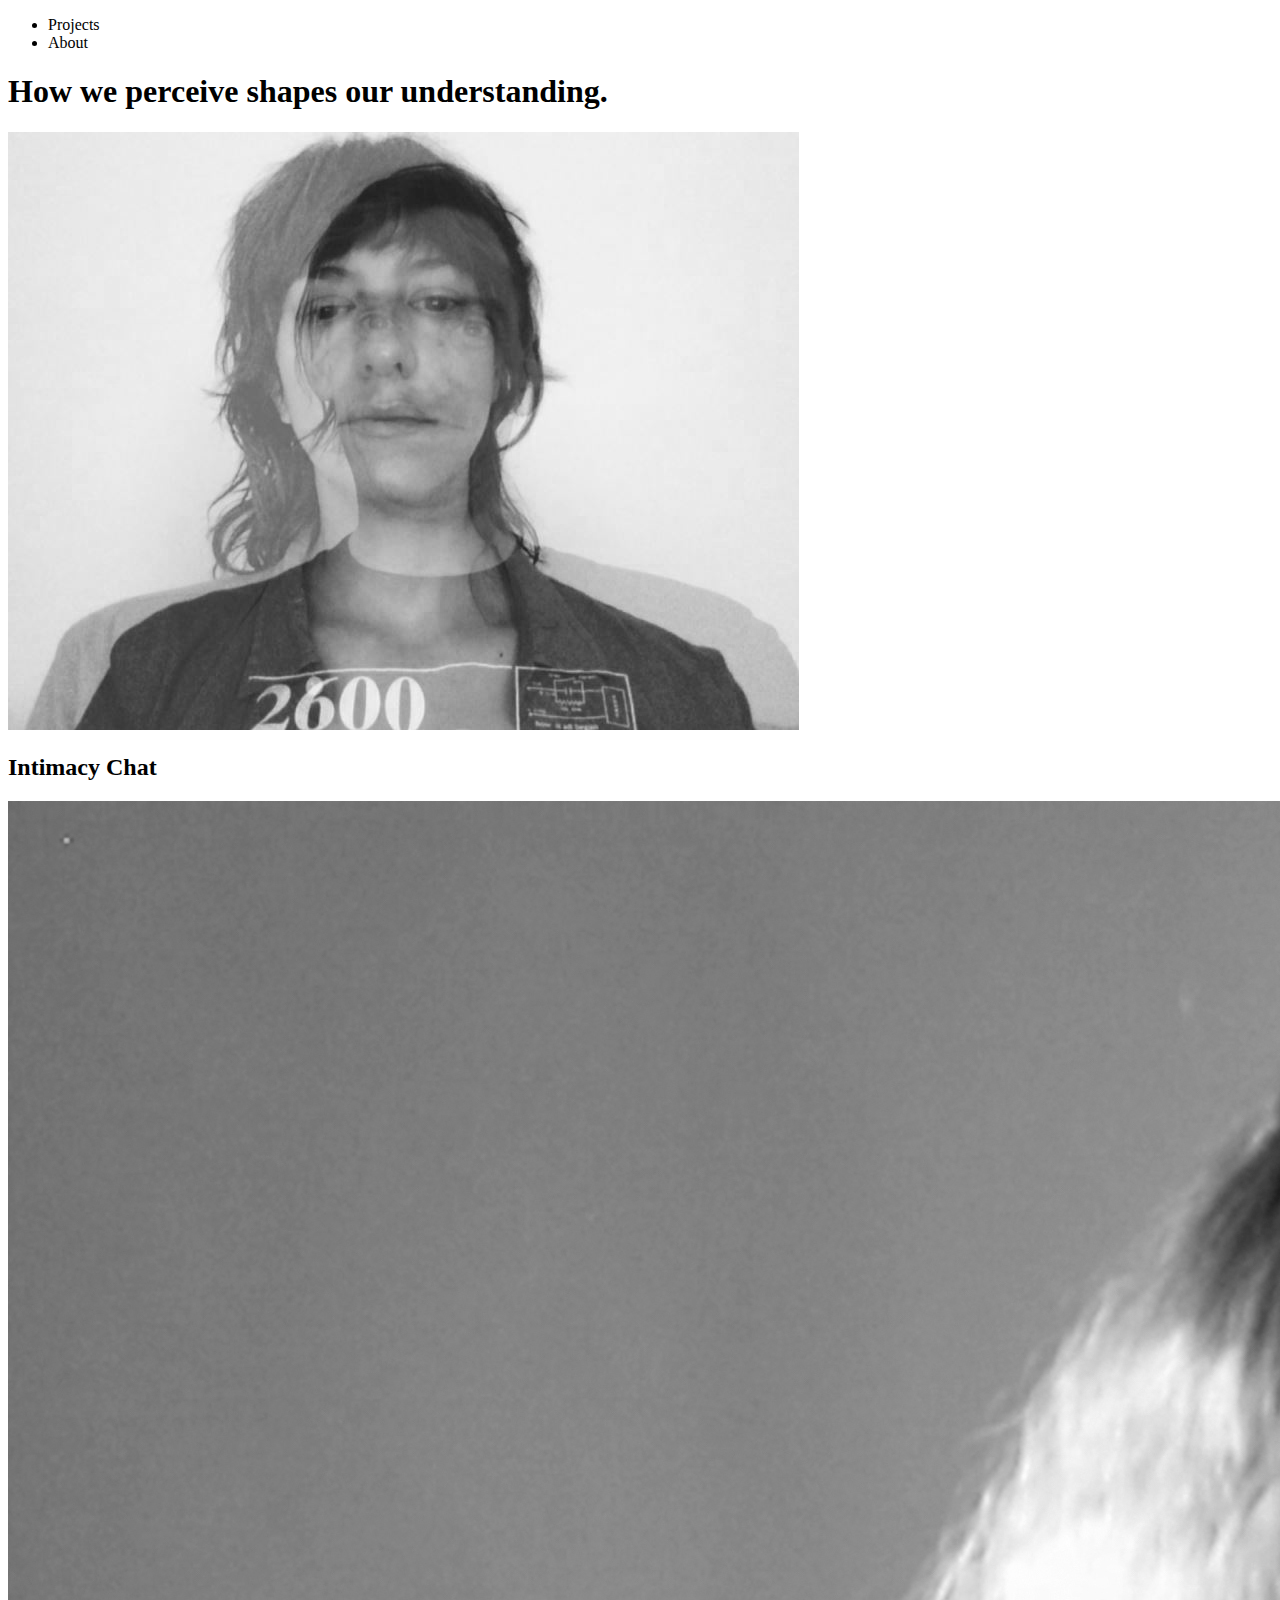
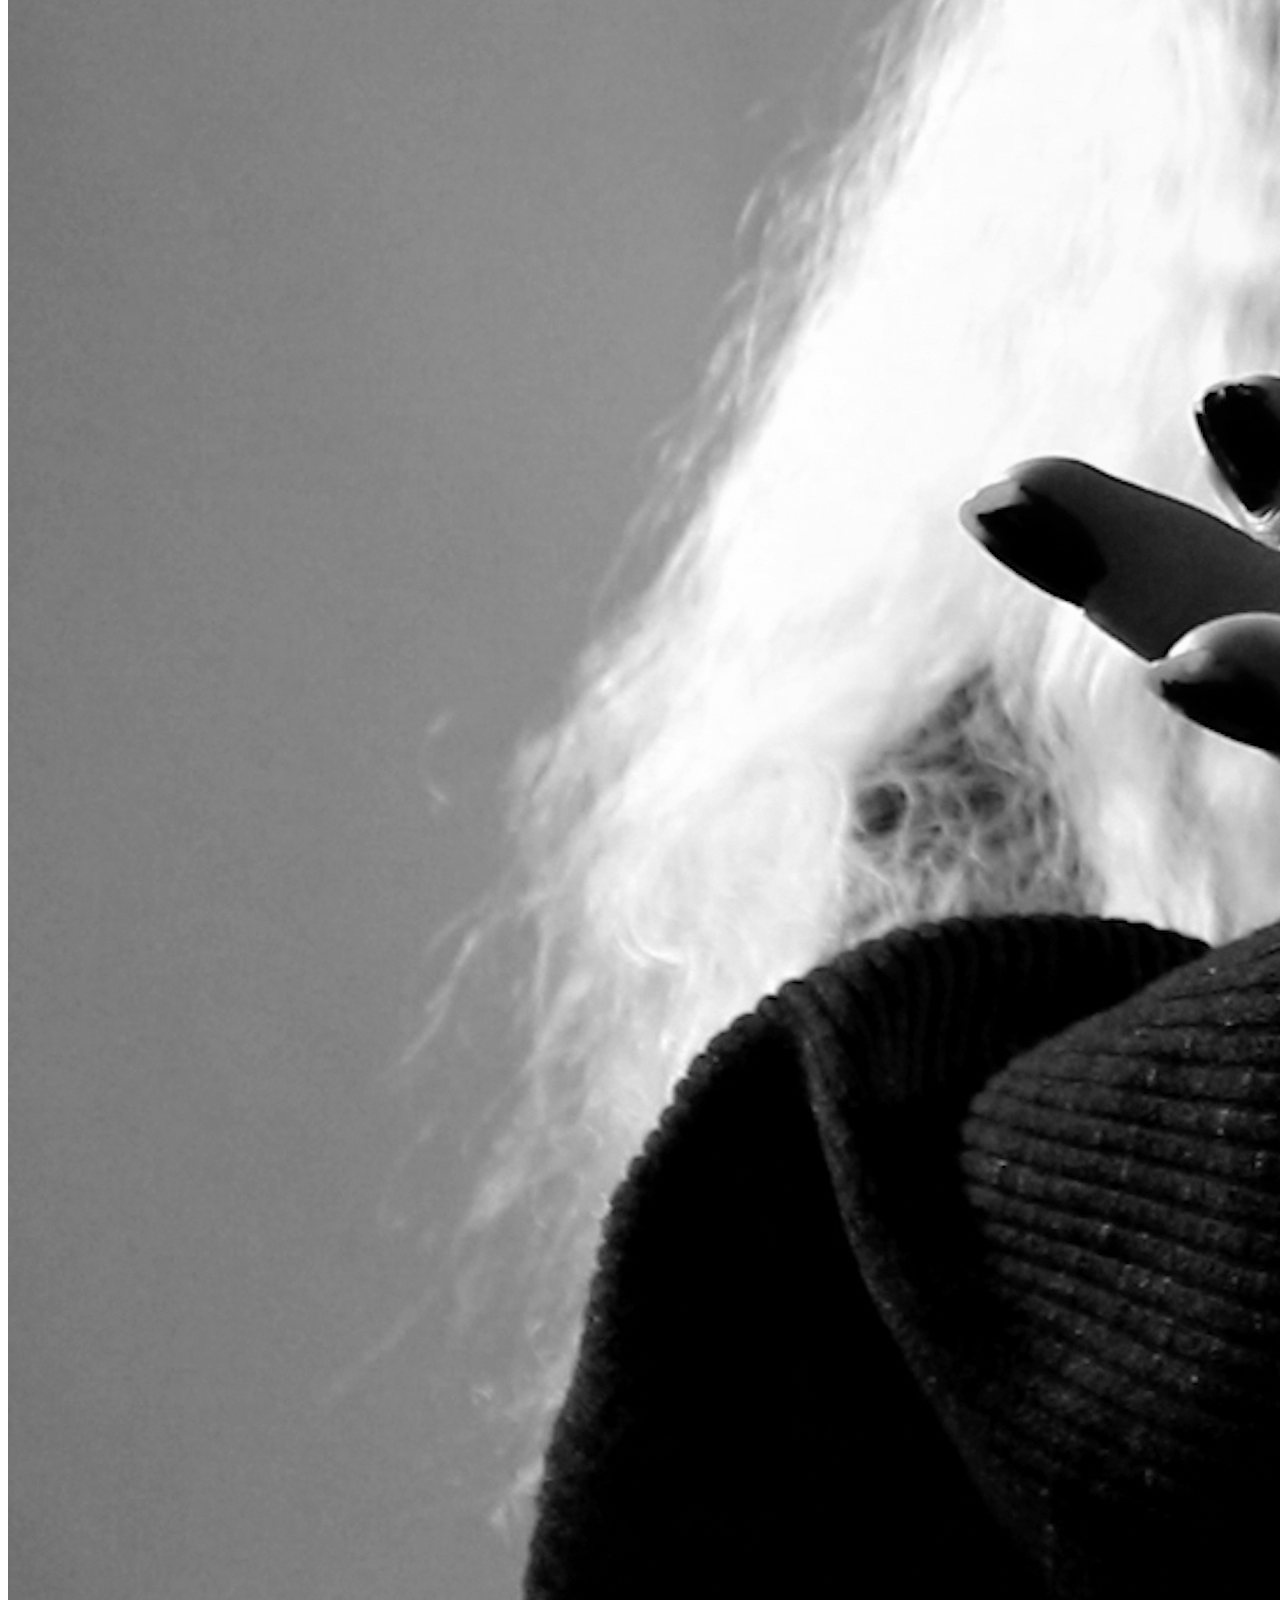
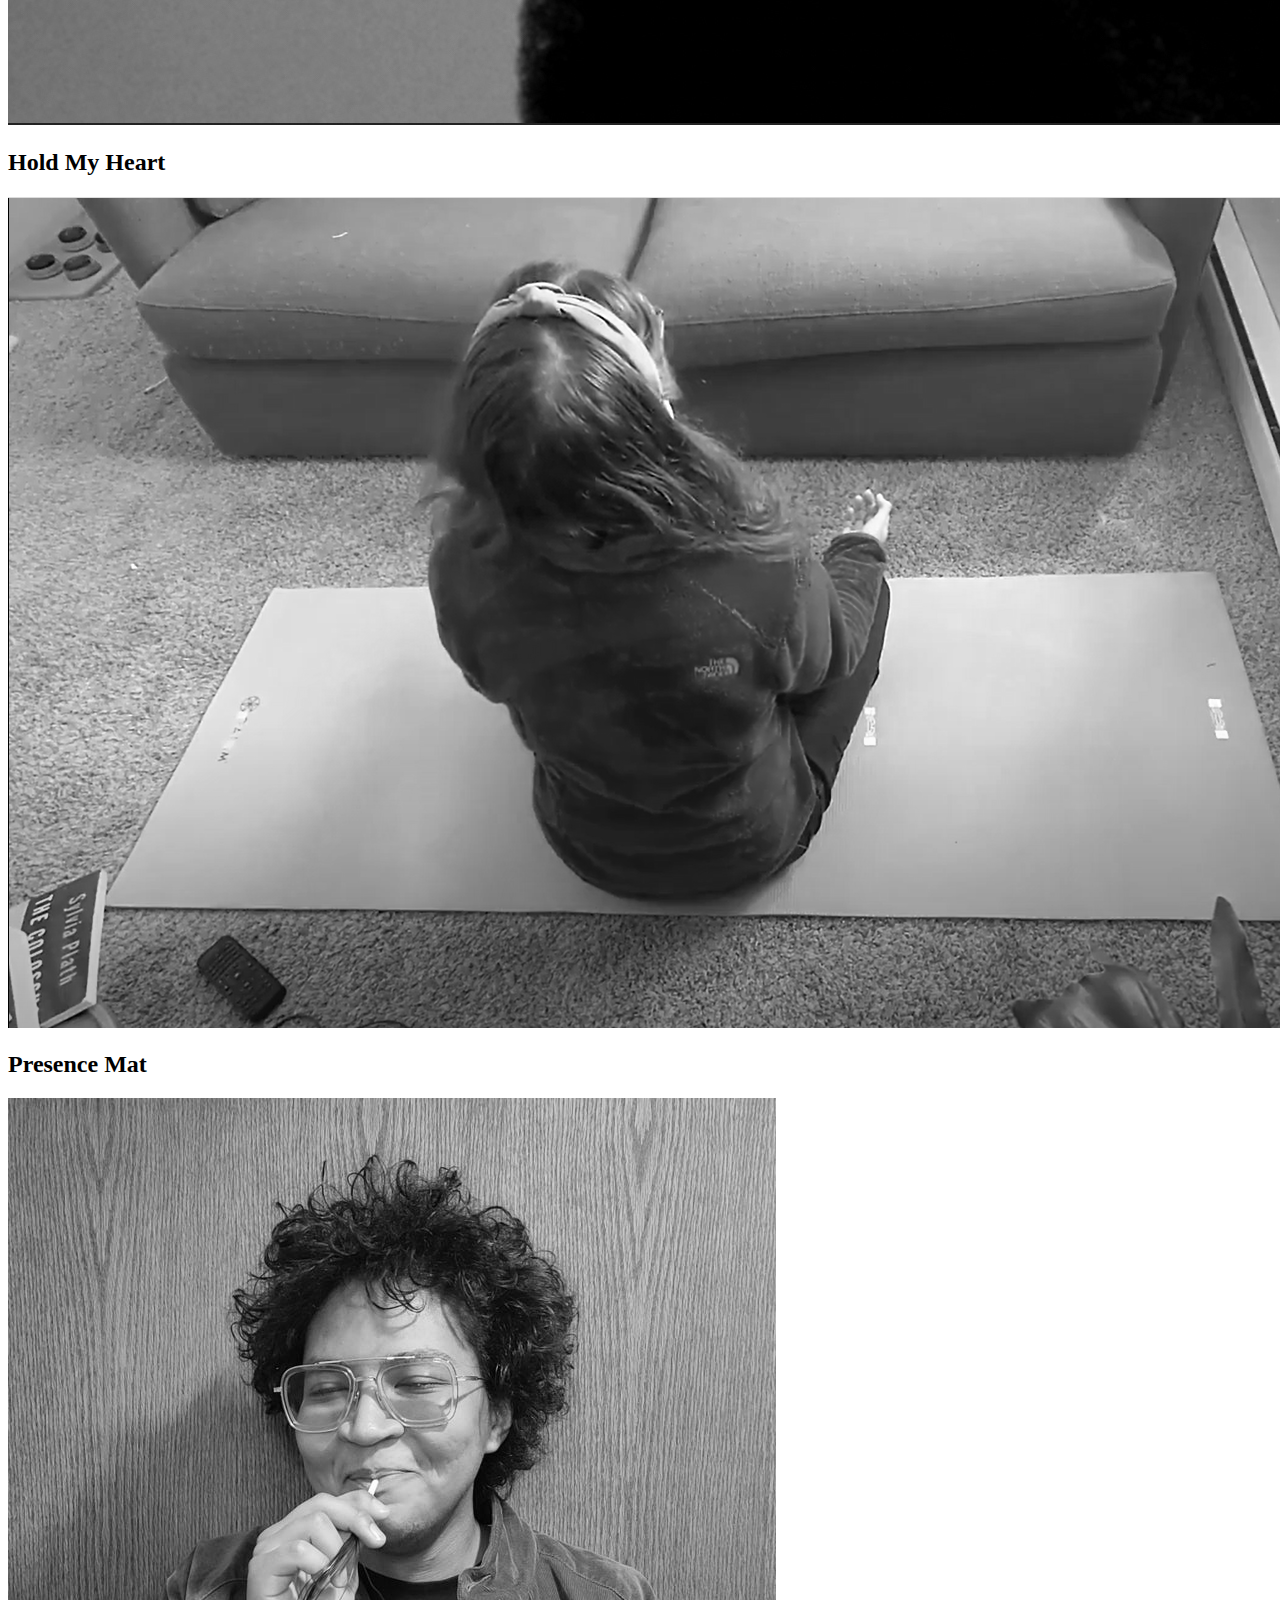
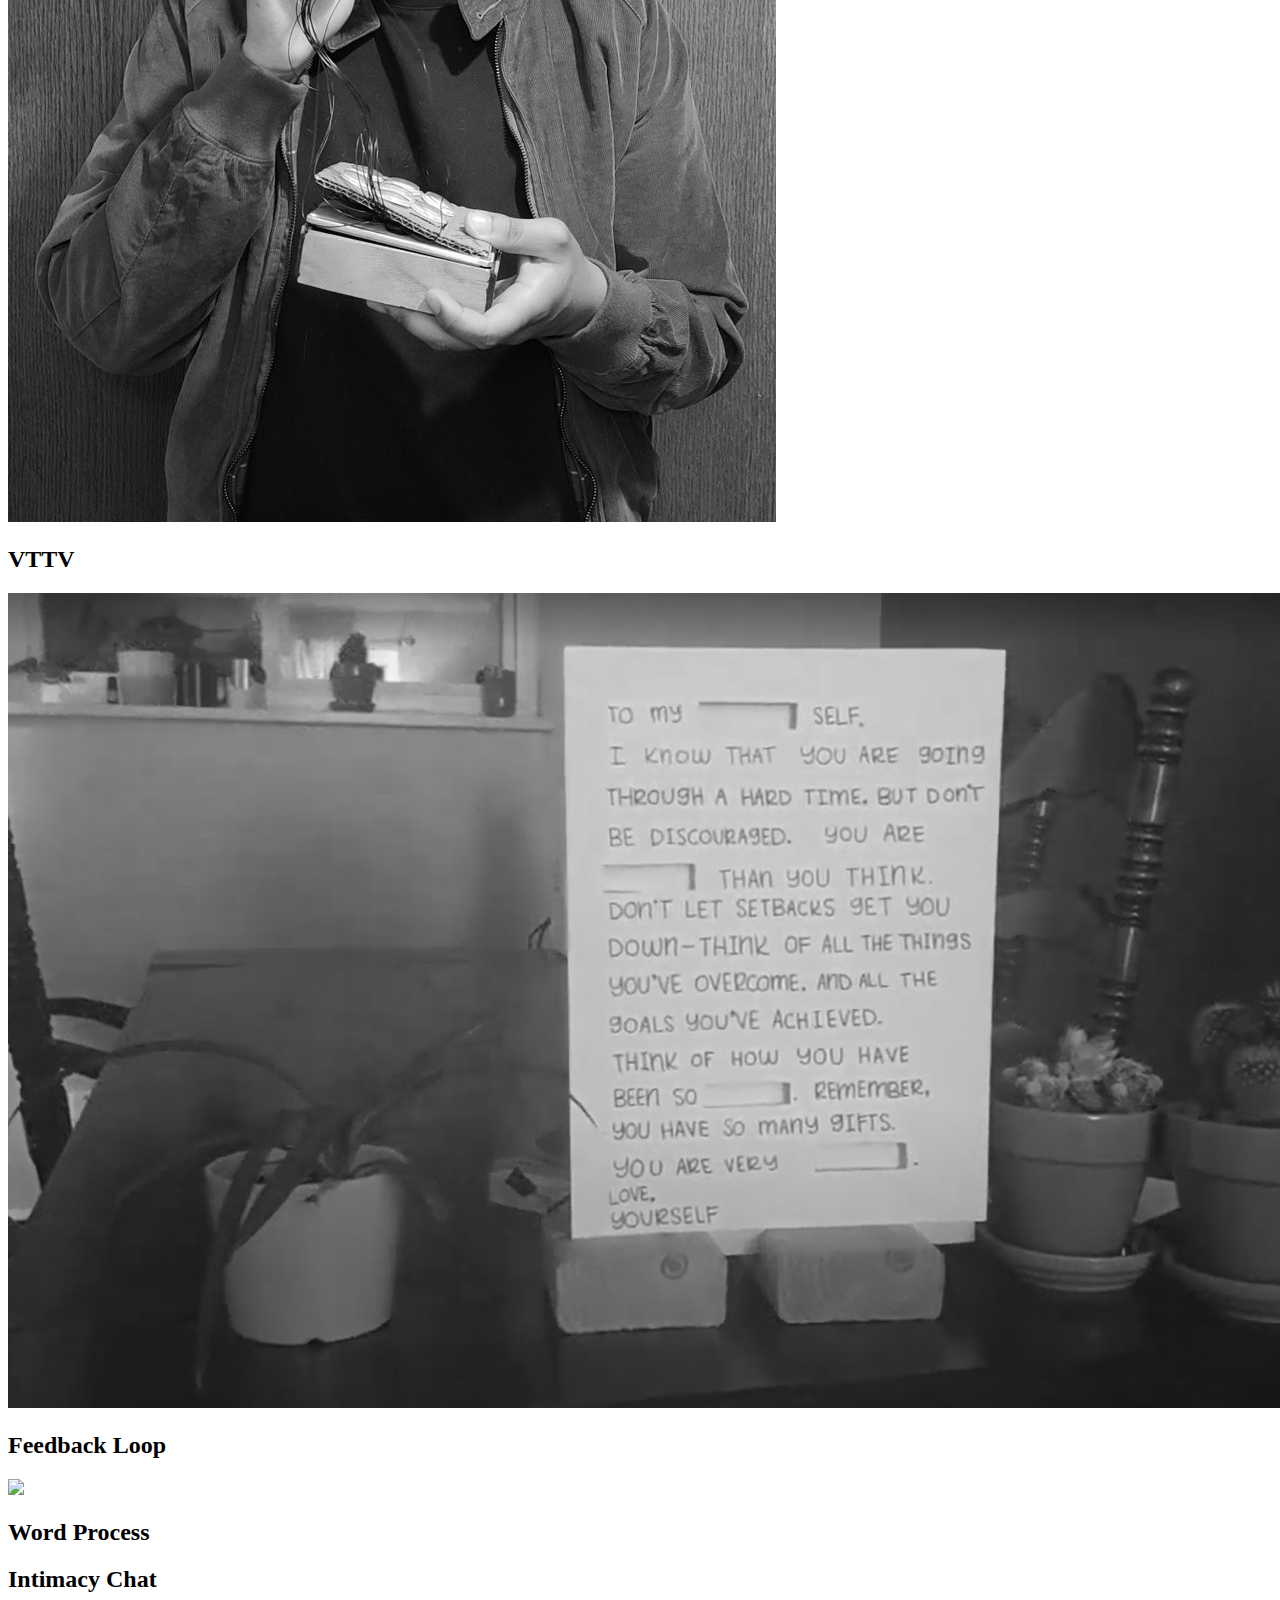
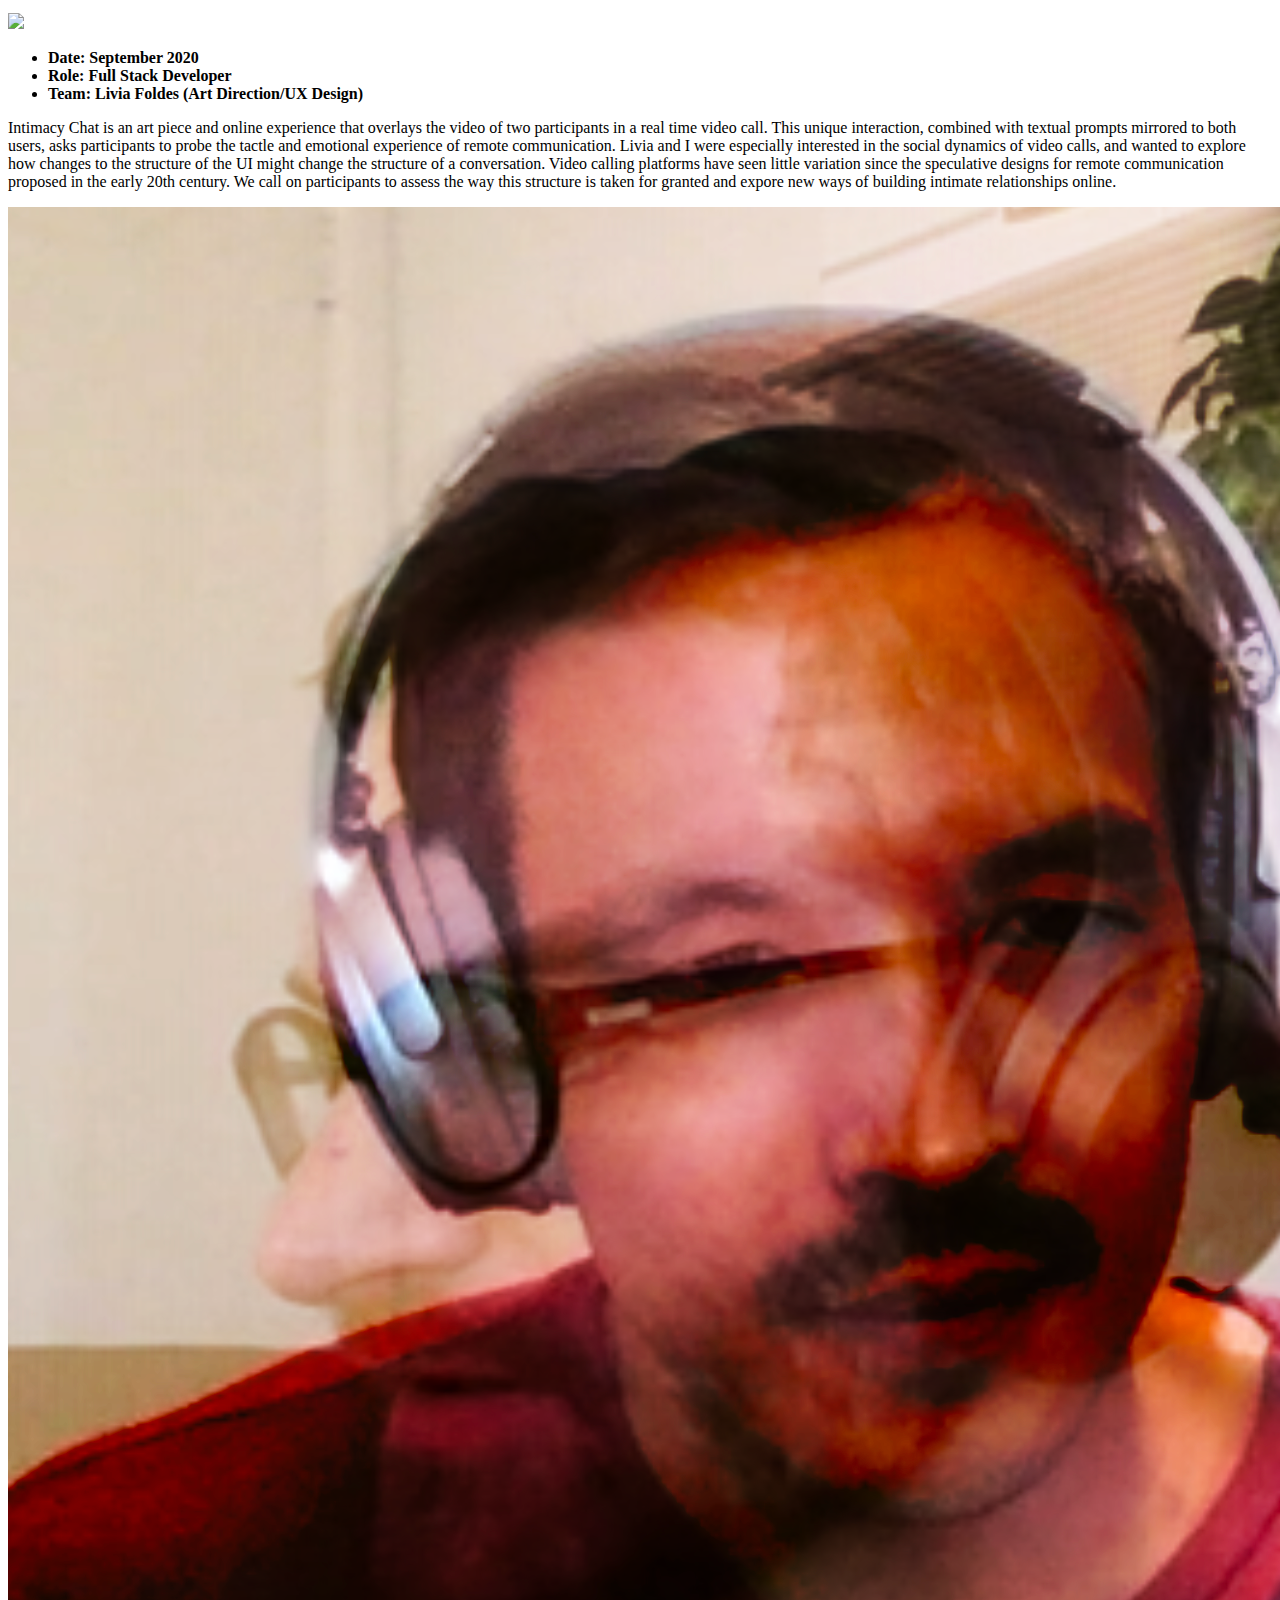
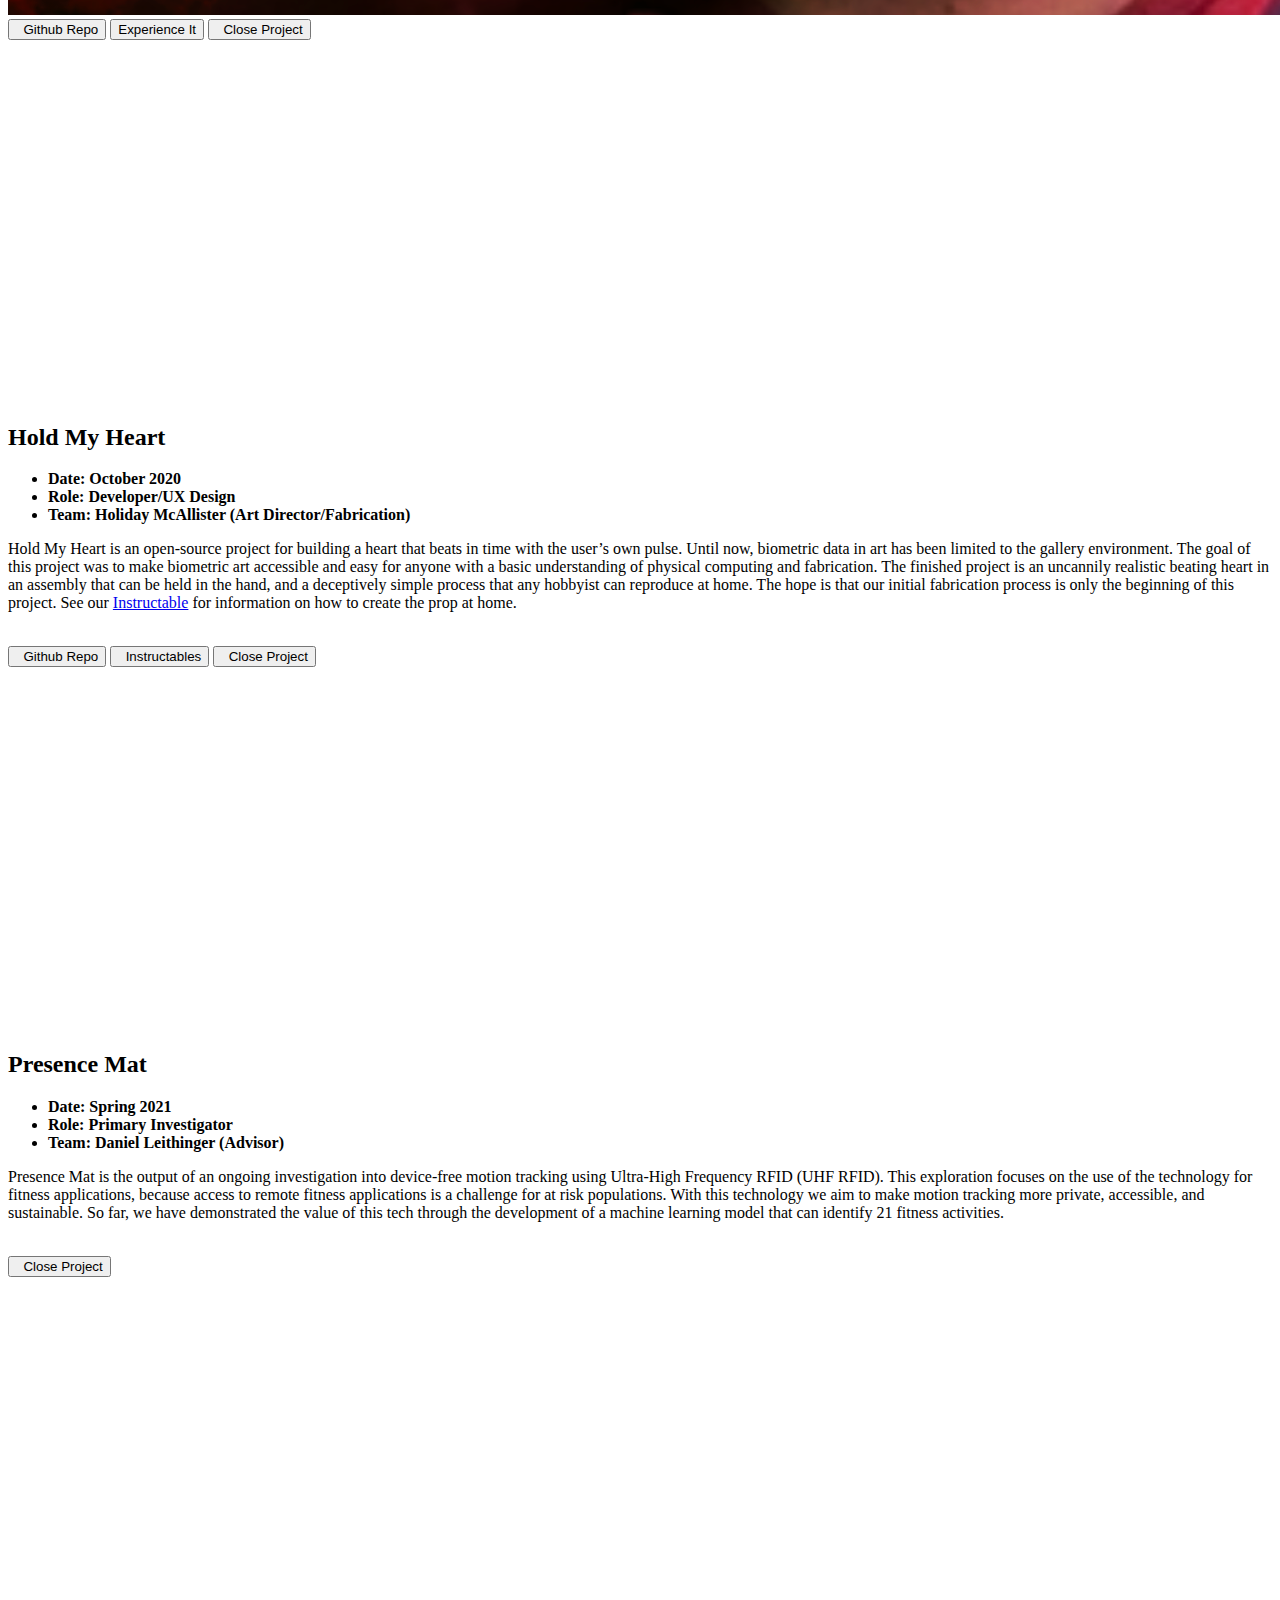
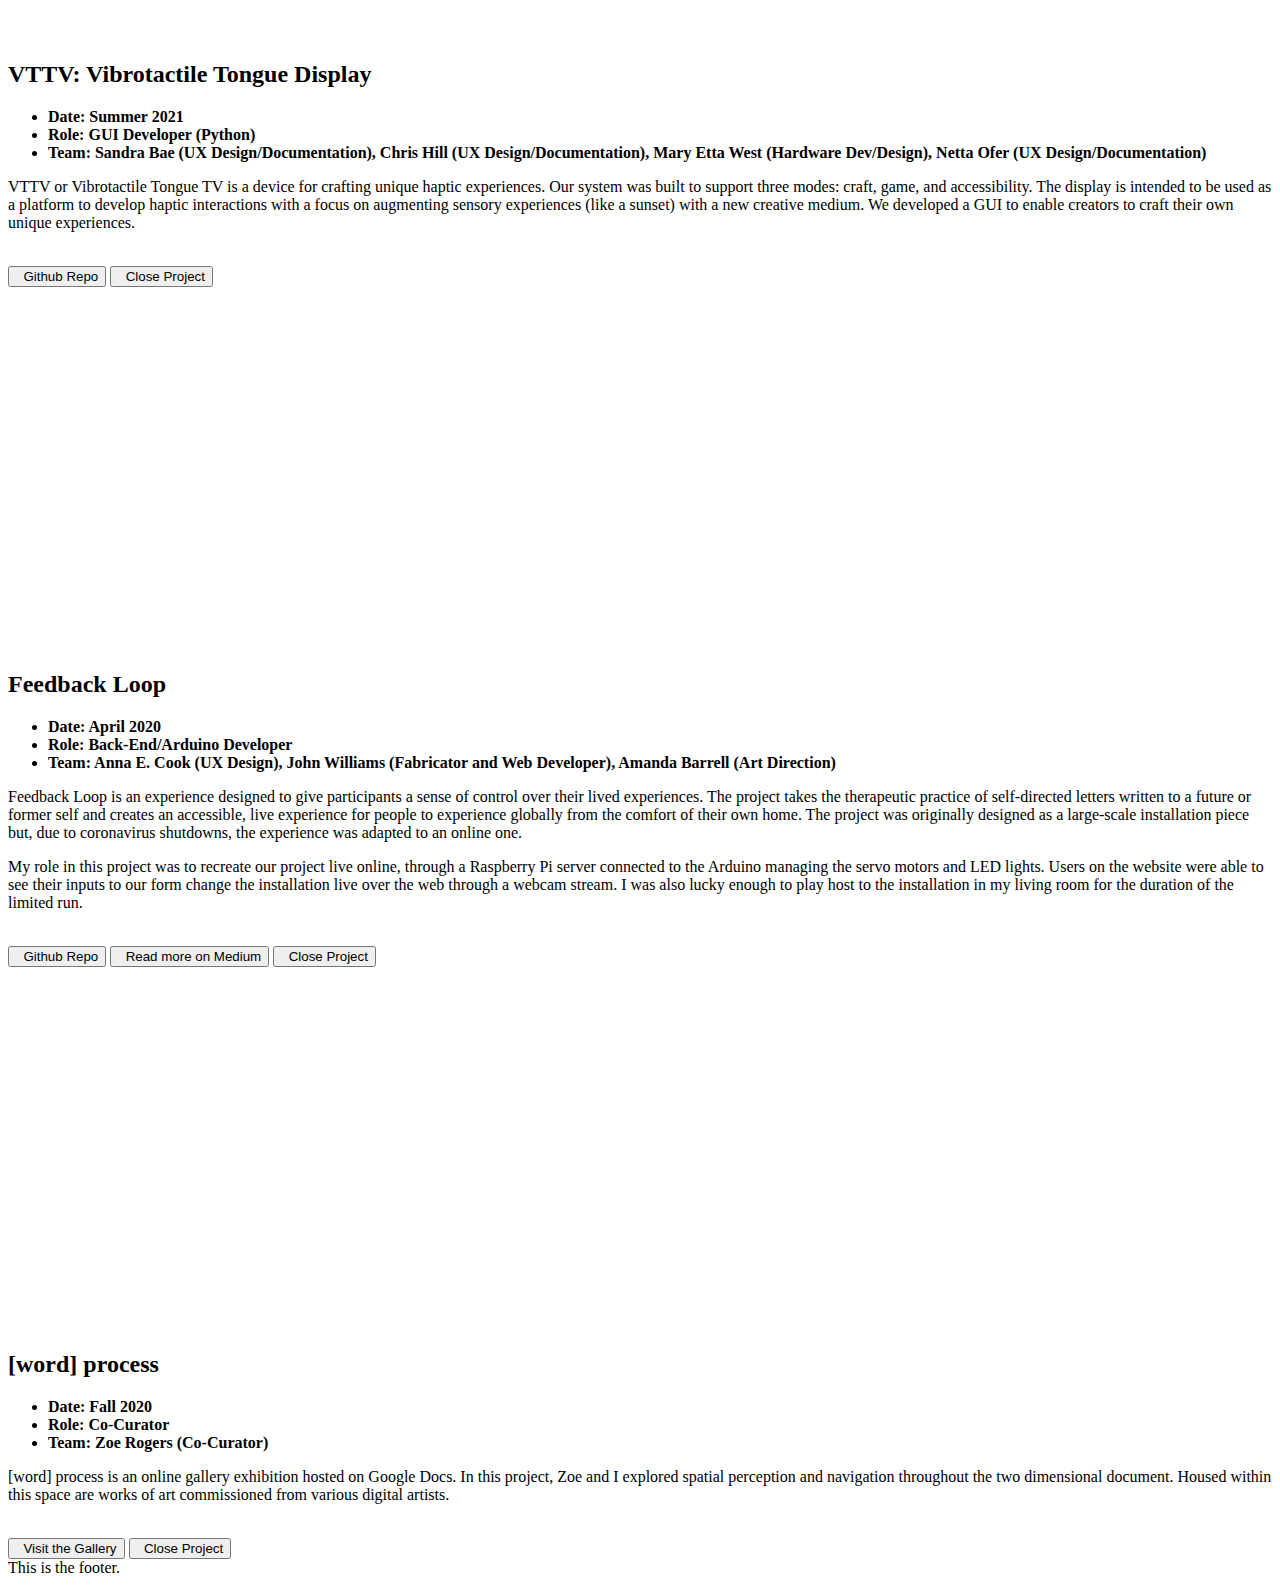
==== Website/index.html @ 0c4075c6 "adding website" ====
<!DOCTYPE html>
<head>
  <title>Casey's New Portfolio?</title>
  <link rel="stylesheet" href="/style.css">
</head>
<body>
  <nav>
<ul id = "navigation">
  <li class="active" id="project">Projects</li>
  <li id="about">About</li>
  </ul>
</nav>
  <section id="header">
  <h1 id="banner">How we perceive shapes our understanding.</h1>
  </section>
  <section id="projects">
    <div class="project" id="0">
    <img src="images/intimacy-chat1 b&w.jpg">
    <div class="overlay"><h2>Intimacy Chat</h2></div>
    </div>
    <div class="project" id="1">
    <img src="images/hold-heart b&w.jpg">
    <div class="overlay"><h2>Hold My Heart</h2></div>
    </div>
    <div class="project" id="2">
    <img src="images/mat b&w.png" id = "mat">
    <div class="overlay"><h2>Presence Mat</h2></div>
    </div>
    <div class="project" id="3">
    <img src="images/Fig1 b&w.jpg" id="chris">
    <div class="overlay"><h2>VTTV</h2></div>
    </div>
    <div class="project" id="4">
    <img src="images/feedback loop b&w.png">
    <div class="overlay"><h2>Feedback Loop</h2></div>
    </div>
    <div class="project" id="5">
    <img src="images/word process b&w.PNG" id="process">
    <div class="overlay"><h2>Word Process</h2></div>
    </div>
  </section>

  <!-- Modal 1-->
  <section class="projmodal disabled" id='proj1'>
    <div class="modal">
    <div class="close-modal"><i class="fas fa-times fa-2x"></i></div>
    <h2>Intimacy Chat</h2>
    <img src="images/portfolio/intimacy-chat.gif"/>
    <ul><strong>
        <li>Date: September 2020</li>
        <li>Role: Full Stack Developer</li>
        <li>Team: Livia Foldes (Art Direction/UX Design)</li>
    </ul></strong>
    <p>Intimacy Chat is an art piece and online experience that overlays the video of two participants in a real time video call. This unique interaction, combined with textual prompts mirrored to both users, asks participants to probe the tactle and emotional experience of remote communication. Livia and I were especially interested in the social dynamics of video calls, and wanted to explore how changes to the structure of the UI might change the structure of a conversation. Video calling platforms have seen little variation since the speculative designs for remote communication proposed in the early 20th century. We call on participants to assess the way this structure is taken for granted and expore new ways of building intimate relationships online.</p>
  <img src="images/portfolio/intimacy-chat2.png" alt="" />
  <div class="projbuttons">
    <button target="_blank" href="https://github.com/caseyhunt/protocol_proj/" type="button">
        <i class="fab fa-github"></i>
        &nbsp;
        Github Repo
    </button>
    <button target="_blank" href="https://blooming-waters-99675.herokuapp.com/" type="button">
        Experience It
    </button>
    <button class="close-modal" type="button">
        <i class="fas fa-times"></i>
        &nbsp;
        Close Project
    </button>
  </div>
</div>
  </section>

  <!-- Modal 2-->
  <section class="projmodal disabled" id="proj2">
    <div class='modal'>
    <div class="close-modal"><i class="fas fa-times fa-2x"></i></div>
    <iframe src="https://player.vimeo.com/video/476895252" class="d-block mx-auto" style="max-width:100%" width="640" height="360" frameborder="0" allow="autoplay; fullscreen" allowfullscreen></iframe>
    <h2>Hold My Heart</h2>
    <ul><strong>
      <li>Date: October 2020</li>
      <li>Role: Developer/UX Design</li>
      <li>Team: Holiday McAllister (Art Director/Fabrication)</li>
    </ul></strong>
    <p>Hold My Heart is an open-source project for building a heart that beats in time with the user’s own pulse. Until now, biometric data in art has been limited to the gallery environment. The goal of this project was to make biometric art accessible and easy for anyone with a basic understanding of physical computing and fabrication. The finished project is an uncannily realistic beating heart in an assembly that can be held in the hand, and a deceptively simple process that any hobbyist can reproduce at home. The hope is that our initial fabrication process is only the beginning of this project. See our <a target="_blank" href="https://www.instructables.com/Realistic-Beating-Heart-With-Arduino/">Instructable</a> for information on how to create the prop at home.</p>
  <img src="images/portfolio/heartprocess.gif" alt="" />
  <div class="projbuttons">
    <button target="_blank" href="https://github.com/caseyhunt/heart"  type="button">
      <i class="fab fa-github"></i>
      &nbsp;
      Github Repo
    </button>
    <button target="_blank" href="https://github.com/caseyhunt/heart" type="button">
      <i class="fas fa-external-link-alt"></i>
      &nbsp;
      Instructables
    </button>
    <button class='close-modal' type="button">
        <i class="fas fa-times"></i>
        &nbsp;
        Close Project
    </button>

  </div>
</div>
  </section>


  <!-- Modal 3-->
  <section class="projmodal disabled" id="proj3">
    <div class='modal'>
    <div class="close-modal"><i class="fas fa-times fa-2x"></i></div>
    <iframe src="https://player.vimeo.com/video/476895252" class="d-block mx-auto" style="max-width:100%" width="640" height="360" frameborder="0" allow="autoplay; fullscreen" allowfullscreen></iframe>
    <h2>Presence Mat</h2>
    <ul><strong>
      <li>Date: Spring 2021</li>
      <li>Role: Primary Investigator</li>
      <li>Team: Daniel Leithinger (Advisor)</li>
    </ul></strong>
    <p>Presence Mat is the output of an ongoing investigation into device-free motion tracking using Ultra-High Frequency RFID (UHF RFID). This exploration focuses on the use of the technology for fitness applications, because access to remote fitness applications is a challenge for at risk populations. With this technology we aim to make motion tracking more private, accessible, and sustainable. So far, we have demonstrated the value of this tech through the development of a machine learning model that can identify 21 fitness activities.</p>
  <img src="assets/img/portfolio/heartprocess.gif" alt="" />
  <div class="projbuttons">
    <button class='close-modal' type="button">
        <i class="fas fa-times"></i>
        &nbsp;
        Close Project
    </button>

  </div>
</div>
  </section>

  <!-- Modal 4-->
  <section class="projmodal disabled" id="proj4">
    <div class="modal">
    <div class="close-modal"><i class="fas fa-times fa-2x"></i></div>
    <iframe src="https://player.vimeo.com/video/476895252" class="d-block mx-auto" style="max-width:100%" width="640" height="360" frameborder="0" allow="autoplay; fullscreen" allowfullscreen></iframe>
    <h2>VTTV: Vibrotactile Tongue Display</h2>
    <ul><strong>
      <li>Date: Summer 2021</li>
      <li>Role: GUI Developer (Python)</li>
      <li>Team: Sandra Bae (UX Design/Documentation), Chris Hill (UX Design/Documentation), Mary Etta West (Hardware Dev/Design), Netta Ofer (UX Design/Documentation)</li>
    </ul></strong>
    <p>VTTV or Vibrotactile Tongue TV is a device for crafting unique haptic experiences. Our system was built to support three modes: craft, game, and accessibility. The display is intended to be used as a platform to develop haptic interactions with a focus on augmenting sensory experiences (like a sunset) with a new creative medium. We developed a GUI to enable creators to craft their own unique experiences.</p>
  <img src="assets/img/portfolio/heartprocess.gif" alt="" />
  <div class="projbuttons">
    <button target="_blank" href="https://github.com/caseyhunt/heart"  type="button">
      <i class="fab fa-github"></i>
      &nbsp;
      Github Repo
    </button>
    <button class='close-modal' type="button">
        <i class="fas fa-times"></i>
        &nbsp;
        Close Project
    </button>
  </div>
  </div>
  </section>

  <!-- Modal 5-->
  <section class="projmodal disabled" id="proj5">
    <div class="modal">
    <div class="close-modal"><i class="fas fa-times fa-2x"></i></div>
    <iframe src="https://player.vimeo.com/video/476895252" class="d-block mx-auto" style="max-width:100%" width="640" height="360" frameborder="0" allow="autoplay; fullscreen" allowfullscreen></iframe>
    <h2>Feedback Loop</h2>
    <ul><strong>
      <li>Date: April 2020</li>
      <li>Role: Back-End/Arduino Developer</li>
      <li>Team: Anna E. Cook (UX Design), John Williams (Fabricator and Web Developer), Amanda Barrell (Art Direction)</li>
    </ul></strong>
    <p>Feedback Loop is an experience designed to give participants a sense of control over their lived experiences. The project takes the therapeutic practice of self-directed letters written to a future or former self and creates an accessible, live experience for people to experience globally from the comfort of their own home. The project was originally designed as a large-scale installation piece but, due to coronavirus shutdowns, the experience was adapted to an online one.</p>
    <p>My role in this project was to recreate our project live online, through a Raspberry Pi server connected to the Arduino managing the servo motors and LED lights. Users on the website were able to see their inputs to our form change the installation live over the web through a webcam stream. I was also lucky enough to play host to the installation in my living room for the duration of the limited run.</p>
  <img src="assets/img/portfolio/heartprocess.gif" alt="" />
  <div class="projbuttons">
    <button target="_blank" href="https://github.com/caseyhunt/heart"  type="button">
      <i class="fab fa-github"></i>
      &nbsp;
      Github Repo
    </button>
    <button class="btn btn-primary portfolio-button" target="_blank" href="https://casey-l-hunt.medium.com/the-art-of-immersive-computing-in-covid-19-c9005e928b04" type="button">
        <i class="fab fa-medium"></i>
        &nbsp;
        Read more on Medium
    </button>
    <button class='close-modal' type="button">
        <i class="fas fa-times"></i>
        &nbsp;
        Close Project
    </button>
  </div>
</div>
  </section>

  <!-- Modal 6-->
  <section class="projmodal disabled" id="proj6">
    <div class="modal">
    <div class="close-modal"><i class="fas fa-times fa-2x"></i></div>
    <iframe src="https://player.vimeo.com/video/476895252" class="d-block mx-auto" style="max-width:100%" width="640" height="360" frameborder="0" allow="autoplay; fullscreen" allowfullscreen></iframe>
    <h2>[word] process</h2>
    <ul><strong>
      <li>Date: Fall 2020</li>
      <li>Role: Co-Curator</li>
      <li>Team: Zoe Rogers (Co-Curator)</li>
    </ul></strong>
    <p>[word] process is an online gallery exhibition hosted on Google Docs. In this project, Zoe and I explored spatial perception and navigation throughout the two dimensional document. Housed within this space are works of art commissioned from various digital artists.</p>
  <img src="assets/img/portfolio/heartprocess.gif" alt="" />
  <div class="projbuttons">
    <button target="_blank" href="https://github.com/caseyhunt/heart"  type="button">
      <i class="fab fa-github"></i>
      &nbsp;
      Visit the Gallery
    </button>
    <button class='close-modal' type="button">
        <i class="fas fa-times"></i>
        &nbsp;
        Close Project
    </button>
  </div>
  </div>
  </section>

    <script src="/index.js"></script>
    <footer>
      This is the footer.
    </footer>
</body>
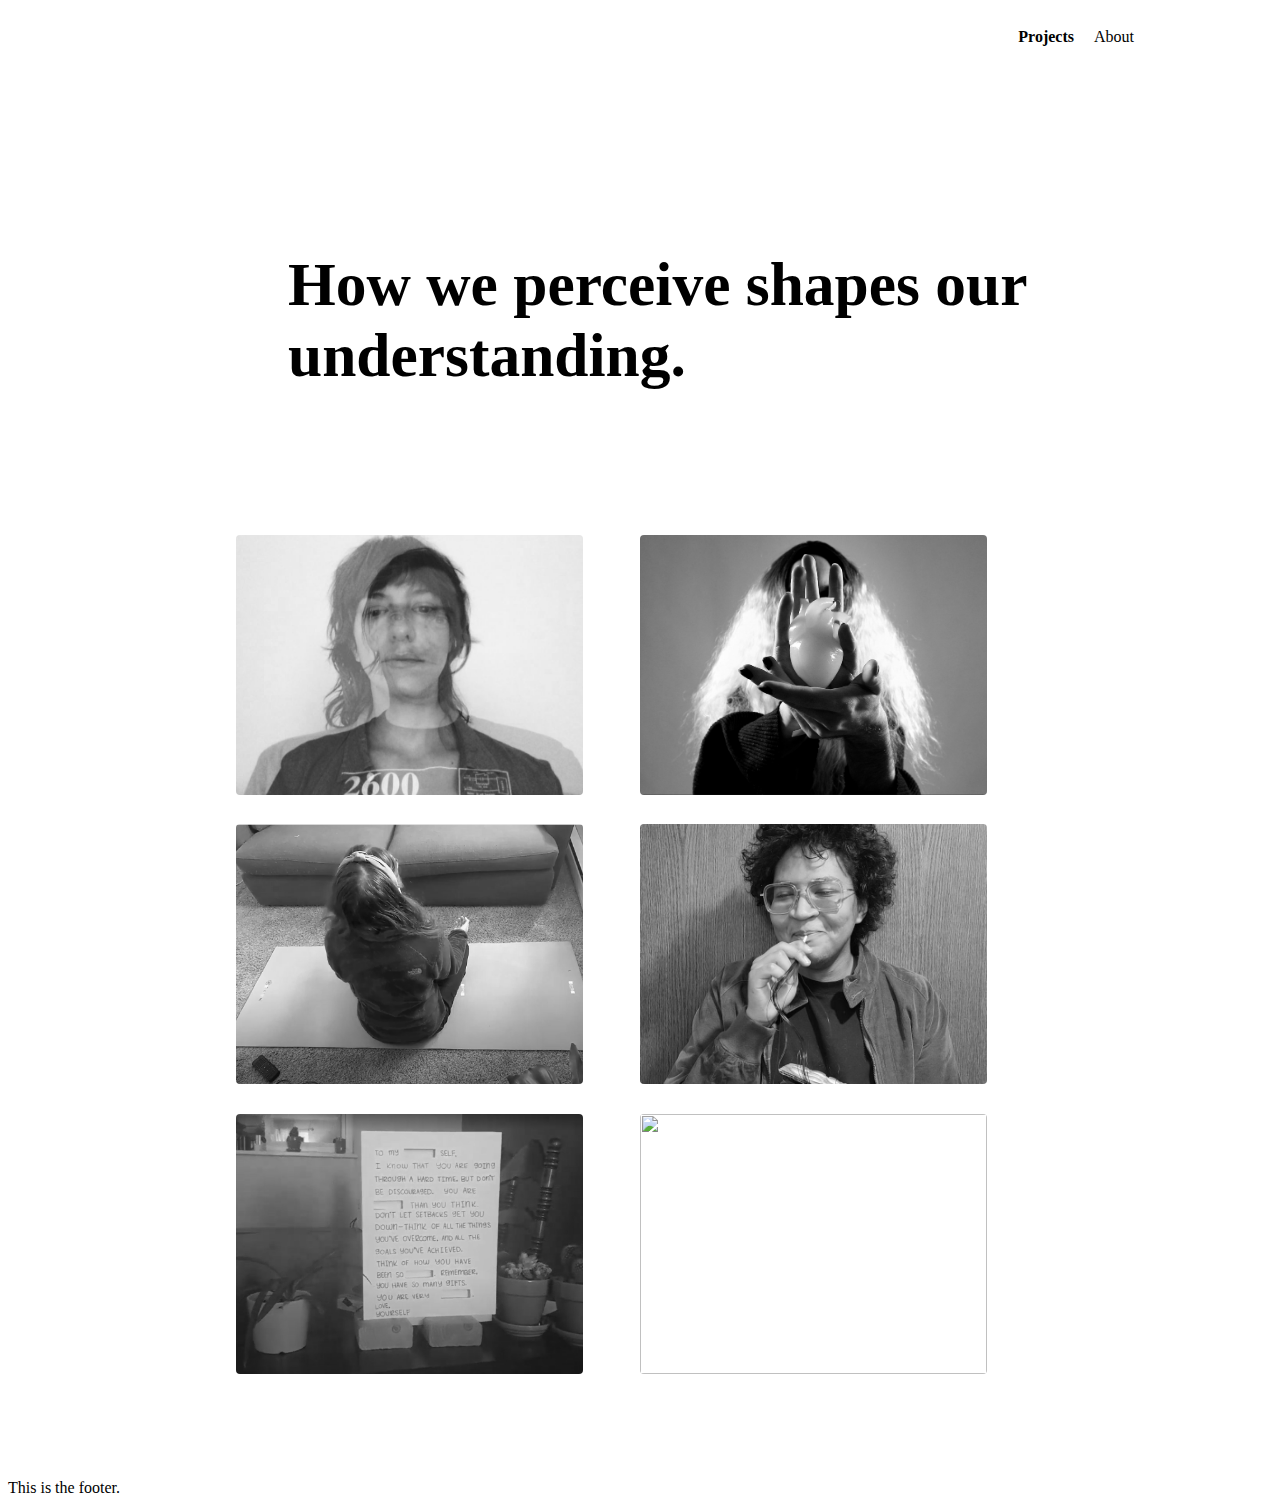
==== commit c07aad06: "fixing broken website" ====
--- a/Website/index.html
+++ b/Website/index.html
@@ -1,7 +1,7 @@
 <!DOCTYPE html>
 <head>
   <title>Casey's New Portfolio?</title>
-  <link rel="stylesheet" href="/style.css">
+  <link rel="stylesheet" href="style.css">
 </head>
 <body>
   <nav>
--- a/Website/style.css
+++ b/Website/style.css
@@ -0,0 +1,180 @@
+nav ul{
+  list-style-type: none;
+  margin: 20px 10vw 20px 0px;
+  height:20px;
+  /* to do: figure out dynamic font size and margins */
+  /* font-size: 4vw; */
+  padding: 0;
+  display:flex;
+  flex-direction:row;
+  justify-content: right;
+  float:right;
+  flex-wrap: nowrap;
+}
+
+nav li{
+  margin:0 10px 0 10px;
+}
+
+
+#header{
+padding-top:200px;
+padding-left:280px;
+height:150px;
+padding-right:50px;
+font-size:2.4vw;
+}
+
+@media only screen and (max-width:1000px){
+  #header{
+  padding-top:150px;
+  padding-left:10%;
+  font-size:3vw;
+  }
+
+  ul{
+    margin-right:10vw;
+  }
+
+  img{
+    width:100px;
+    height: 150px;
+    object-fit:cover;
+  }
+}
+
+@media only screen and (min-width:1900px){
+  #header{
+  padding-top:150px;
+  }
+
+  #banner{
+    margin:auto;
+  }
+
+  ul{
+    margin-right:20vw;
+  }
+
+  img{
+    width:100px;
+    height: 150px;
+    object-fit:cover;
+  }
+
+  #header{
+  padding-top:200px;
+  max-width:1600px;
+  margin:auto;
+  height:150px;
+  padding-right:14vw;
+  padding-left:16vw;
+  font-size:65px;
+  }
+
+}
+
+@media only screen and (min-width:2500px){
+  ul{
+    margin-right:34vw;
+  }
+}
+
+/* @media only screen and (min-width:2500px){
+  #header{
+  padding-top:150px;
+  padding-left:10%;
+  font-size:3vw;
+  }
+} */
+
+#projects{
+  display: flex;
+  flex-direction:row;
+  flex-wrap:wrap;
+  align-items: center;
+  justify-content:center;
+  padding:5%;
+  max-width:1600px;
+  margin:auto;
+}
+
+.project{
+  margin-right:5%;
+  margin-top:10%;
+}
+
+img{
+  width:347px;
+  height:260px;
+  object-fit:cover;
+  border-radius:4px;
+
+}
+
+#mat{
+  object-position: 30% 0%;
+}
+
+#chris{
+  object-position:100% 30%;
+}
+
+#process{
+  object-position: 20% 0%;
+}
+
+footer{
+  margin-top: 10%;
+}
+
+.overlay{
+  z-index:1;
+  position: relative;
+  margin-top: -200px;
+  height: 85px;
+  width: 347px;
+  opacity: 0;
+  transition: .5s ease;
+  background-color: black;
+}
+
+.overlay h2{
+  display: flex;
+  justify-content: center;
+  align-items: center;
+  padding-top: 23px;
+  color: white;
+  font-size: 2rem;
+}
+.project:hover .overlay {
+  opacity: .85;
+}
+
+.active{
+  font-weight:bold;
+}
+
+.disabled{
+  display: none !important;
+}
+
+.projmodal{
+  z-index: 1;
+  position: fixed;
+  top: 0;
+  bottom: 0;
+  right: 0;
+  left: 0;
+  background-color: rgba(0,0,0,.75);
+}
+
+.modal{
+  background-color: #fff;
+  position: fixed;
+  top:100px;
+  bottom:100px;
+  left:20vw;
+  right:20vw;
+  overflow-y: scroll;
+}
